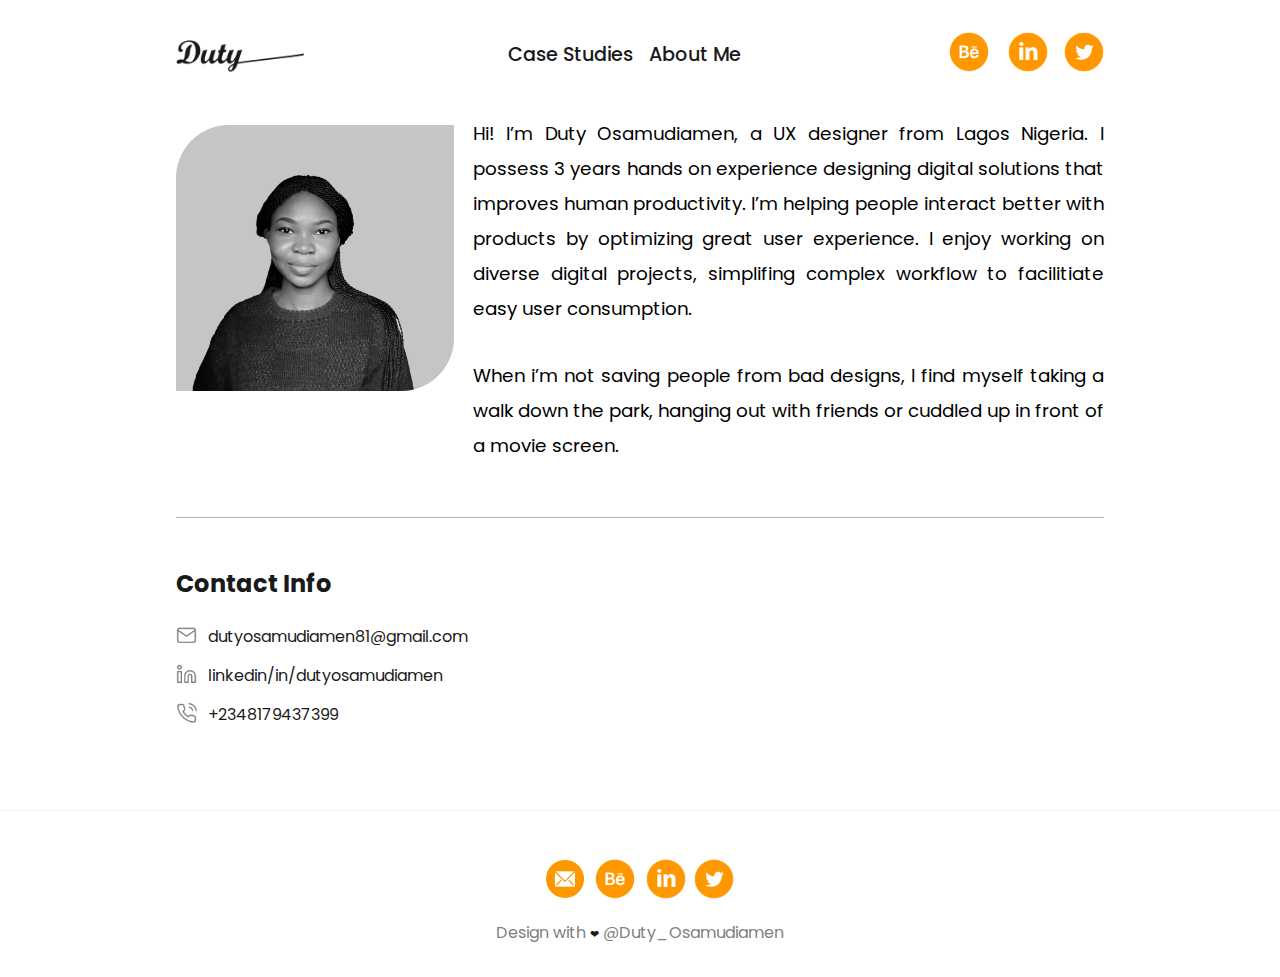
==== about page/about.html @ b8ebcf0e "updates made" ====
<!DOCTYPE html>
<html lang="en">

<head>
    <meta charset="UTF-8">
    <meta http-equiv="X-UA-Compatible" content="IE=edge">
    <meta name="viewport" content="width=device-width, initial-scale=1.0">
    <title>Document</title>

    <link rel="stylesheet" href="../style.css">
    <link rel="stylesheet" href="about.css">
    <link rel="stylesheet" href="../scrollbar-mediaQuries.css">

    <script src="../main.js" defer></script>
</head>

<body>
    <!-- NAVIGATION SECTION -->
    <nav>
        <div class="container">
            <div class="content d-flex justify-content-btw">
                <div class="logo">
                    <a href="/">
                        <img src="../assets/Logo.png" class="img-fluid" alt="Duty">
                    </a>
                </div>
                <div class="nav-link">
                    <ul class="d-flex">
                        <li>
                            <a href="/caseStudy page/caseStudy.html">Case Studies</a>
                        </li>
                        <li class="m-l">
                            <a href="/about page/about.html">About Me</a>
                        </li>
                    </ul>
                </div>
                <div class="social-links d-flex">
                    <a href="#" target="_blank" rel="noopener">
                        <img src="../assets/behance.png" class="img-fluid" alt="Behance">
                    </a>
                    <a href="https://www.linkedin.com/in/duty-osamudiamen-147425158/" class="m-l" target="_blank"
                        rel="noopener">
                        <img src="../assets/linkedin-icon.png" class="img-fluid" alt="LinkedIn">
                    </a>
                    <a href="#" class="m-l" target="_blank" rel="noopener">
                        <img src="../assets/twiiter.png" class="img-fluid" alt="Twiiter">
                    </a>
                </div>
            </div>
        </div>
    </nav>

    <!-- ABOUT PAGE -->
    <section class="about-sect">
        <div class="container d-flex justify-content-btw">
            <div class="boxs">
                <div class="img-duty">
                    <img src="../assets/duty-osas.png" class="img-fluid" alt="" s>
                </div>
            </div>
            <div class="boxs">
                <p>
                    Hi! I’m Duty Osamudiamen, a UX designer from Lagos Nigeria. I possess 3 years hands on experience
                    designing digital
                    solutions that improves human productivity. I’m helping people interact better with products by
                    optimizing great user
                    experience. I enjoy working on diverse digital projects, simplifing complex workflow to facilitiate
                    easy user
                    consumption.
                </p>
                <p>
                    When i’m not saving people from bad designs, I find myself taking a walk down the park, hanging out
                    with friends or
                    cuddled up in front of a movie screen.
                </p>
            </div>
        </div>
    </section>

    <section class="contact-info">
        <div class="container">
            <span class="span-line"></span>
            <p class="heading">
                Contact Info
            </p>

            <div class="info m-b">
                <a href="mailto:dutyosamudiamen81@gmail.com" class="d-flex">
                    <span><img src="../assets/active.png" class="img-fluid" alt=""></span>
                    <span>
                        dutyosamudiamen81@gmail.com
                    </span>
                </a>
            </div>
            <div class="info m-b">
                <a href="https://www.linkedin.com/in/duty-osamudiamen-147425158/" class="d-flex" target="_blank"
                    rel="noopener">
                    <span><img src="../assets/linkedin.png" class="img-fluid" alt=""></span>
                    <span>
                        linkedin/in/dutyosamudiamen
                        </p>
                </a>
            </div>
            <div class="info">
                <a href="tel:+2348179437399" class="d-flex">
                    <span><img src="../assets/phone-call.png" class="img-fluid" alt=""></span>
                    <span>
                        +2348179437399
                    </span>
                </a>
            </div>
        </div>
    </section>

    <!-- FOOTER SECTION -->
    <footer>
        <div class="container">
            <div class="social-links d-flex justify-content-center">
                <a href="#" target="_blank" rel="noopener">
                    <img src="../assets/Email.png" class="img-fluid" alt="Email_Me">
                </a>
                <a href="#" class="m-l" target="_blank" rel="noopener">
                    <img src="../assets/behance.png" class="img-fluid" alt="Behance">
                </a>
                <a href="https://www.linkedin.com/in/duty-osamudiamen-147425158/" class="m-l" target="_blank"
                    rel="noopener">
                    <img src="../assets/linkedin-icon.png" class="img-fluid" alt="LinkedIn">
                </a>
                <a href="#" class="m-l" target="_blank" rel="noopener">
                    <img src="../assets/twiiter.png" class="img-fluid" alt="Twiiter">
                </a>
            </div>
            <p>
                Design with <span>&#10084;</span> @Duty_Osamudiamen
            </p>
        </div>
    </footer>
</body>

</html>
---- style.css ----
@import url('https://fonts.googleapis.com/css2?family=Open+Sans:wght@400;500;600;700&family=Poppins:wght@400;500;600;700&display=swap');

* {
	margin: 0;
	padding: 0;
	box-sizing: border-box;
	font-family: 'Open Sans', sans-serif;
	font-family: 'Poppins', sans-serif;
}


/* COLORS */
:root {
	--black: #1a1a1a;
	--orange: #ffad33;
	--yellow-orange: #ffd699;
	--yellow-orange-border: #ff9800;
	--grey: #808080;
	--white: #ffffff;
}

/* .container {
	--bs-gutter-x: 1.5rem;
	--bs-gutter-y: 0;
	width: 100%;
	padding-right: calc(var(--bs-gutter-x) * 0.5);
	padding-left: calc(var(--bs-gutter-x) * 0.5);
	margin-right: auto;
	margin-left: auto;
} */

.container {
	width: 960px;
	margin-right: auto;
	margin-left: auto;
	padding-left: 1rem;
	padding-right: 1rem;
}

.img-fluid {
	width: 100%;
	height: auto;
}

.m-l {
	margin-left: 1rem;
}

.d-flex {
	display: flex;
}

.justify-content-btw {
	justify-content: space-between;
}

.justify-content-center {
	justify-content: center;
}

.align-item-center {
	align-items: center;
}

a {
	text-decoration: none;
}

li {
	list-style-type: none;
}

.box {
    width: 49%;
    border-radius: 1.2rem;
}

.b-shadow {
	box-shadow: 0 4px 4px 0 rgba(194, 186, 186, 0.2),
		0 10px 20px 0 rgba(194, 186, 186, 0.2);
}

/* NAVIGATION BAR */
nav {
	position: -webkit-sticky;
	position: sticky;
	top: 0;
	background: var(--white);
}

nav .content {
	padding-top: 2.5rem;
	padding-bottom: 1.5rem;
}
nav .logo {
	width: 8rem;
}

nav .nav-link ul li a {
	display: block;
	color: var(--black);
	font-size: 1.2rem;
    font-weight: 500;
}

nav .social-links a {
	width: 2.5rem;
	transform: translateY(-0.5rem);
}

nav .social-links a:first-of-type {
	width: 2.9rem;
	transform: translateY(-0.7rem);
}

/* WELCOME SECTION */
.wel-sect {
	text-align: center;
	font-size: 2.5rem;
	font-weight: 600;
	padding-top: 2rem;
}

.wel-sect .welcome-box {
	height: 25rem;
	background: url(assets/giphy.webp);
	background-size: cover;
	background-position: center;
	border-radius: 1.2rem;
	margin-top: 2rem;
	padding-top: 2rem;
}

.wel-sect .welcome-box p:first-of-type {
	color: var(--orange);
}

.wel-sect .welcome-box p:last-of-type {
	color: var(--white);
	margin-top: 2rem;
	font-size: 2rem;
}

/* FEATURED CASE STUDIES */
.feat-csdy {
    margin-top: 5rem;
    padding-top: 3rem;
    color: var(--black);
}

.feat-csdy .box:first-of-type p {
    font-weight: 600;
}

.feat-csdy .box:first-of-type p span {
    display: block;
}

.feat-csdy .box:first-of-type p span:first-of-type {
    font-size: 3rem;
}

.feat-csdy .box:first-of-type p span:last-of-type {
    font-size: 3.5rem;
}

.feat-csdy .box:last-of-type div:first-of-type img {
    display: block;
}

.feat-csdy .box:last-of-type div:last-of-type {
    padding: 1rem 1.5rem 1.5rem;
    border-radius: 1.2rem;
    border-top-left-radius: 0;
    border-top-right-radius: 0;
    box-shadow: 0px 3px 4px rgba(218, 218, 218, 0.5);
}

.feat-csdy .box:last-of-type div:last-of-type p {
    font-weight: 500;
    line-height: 1.5;
}

.feat-csdy .box:last-of-type div:last-of-type button {
    font-weight: 600;
    font-size: 1rem;
    border: 1px solid var(--orange);
    border-radius: 3rem;
    color: var(--orange);
    background: var(--yellow-orange);
    padding: .8rem 2rem;
    margin-top: 1.5rem;
    cursor: pointer;
}

/* COMING SOON SECTION */
.coming-soon-sect {
    margin-top: 4rem;
}

.coming-soon-sect .box {
    text-align: center;
    padding-top: 12rem;
    padding-bottom: 12rem;
    background: var(--yellow-orange);
    color: var(--black);
    font-size: 1.5rem;
    font-weight: 600;
}

/* FOOTER SECTION */
footer {
    border-top: 1px solid #F2F2F2;
    margin-top: 5rem;
    padding-top: 3rem;
    padding-bottom: 2rem;
    text-align: center;
    color: var(--grey)
}

footer .social-links a {
    display: block;
	width: 2.5rem;
}
footer .social-links a:first-of-type {
	width: 2.3982rem;
    transform: translateY(0.06rem);
}

footer .social-links a:nth-of-type(2) {
	width: 2.88rem;
    transform: translateY(-0.2rem);
}

footer .m-l {
    margin-left: .5rem;
}

footer p {
    margin-top: .5rem;
}

footer p span {
    color: var(--black);
    font-size: .7rem                                                ;
}
---- about page/about.css ----
/* .about-sect {
    padding-top: 4rem;
} */

.about-sect .boxs {
	height: 25rem;
	/* outline: 1px solid red; */
}

.about-sect .boxs:first-of-type {
	width: 30%;
	padding-top: 0.5rem;
}

.about-sect .boxs:last-of-type {
	width: 68%;
}

/* .about-sect .boxs .img-duty {
    height: 75%;
} */

.about-sect .boxs .img-duty img {
	display: block;
	height: 100%;
}

.about-sect .boxs:last-of-type p {
	line-height: 1.9;
	font-size: 1.15rem;
	text-align: justify;
}

.about-sect .boxs:last-of-type p:last-of-type {
	margin-top: 2rem;
}

/* CONTACT INFO */
.contact-info .span-line {
	display: block;
	border-top: 1px solid #b3b3b3;
	margin-bottom: 3rem;
}

.contact-info .heading {
	font-size: 1.5rem;
	font-weight: 700;
	margin-bottom: 1.4rem;
	color: var(--black);
}

.m-b {
	margin-bottom: 0.7rem;
}

.contact-info .info span:first-of-type {
	width: 1.3rem;
	margin-right: 0.7rem;
	transform: translateY(0.05rem);
}

.contact-info .info a {
	color: var(--black);
}
---- scrollbar-mediaQuries.css ----
/* SCROLLBAR STYLING */
html::-webkit-scrollbar {
	width: 0.4rem;
}

html::-webkit-scrollbar-track {
	background: transparent;
}

html::-webkit-scrollbar-thumb {
	background: var(--grey);
	border-radius: 5rem;
}

/* html {
	overflow-y: scroll;
	scrollbar-width: 0.4rem;
	scrollbar-color: var(--grey);
} */

/* MEDIA QUERIES */
/* @media (min-width: 1200px) {
	.container {
		max-width: 1940px;
	}
}

@media (min-width: 992px) {
	.container {
		max-width: 960px;
	}
}

@media (min-width: 768px) {
	.container {
		max-width: 720px;
	}
} */
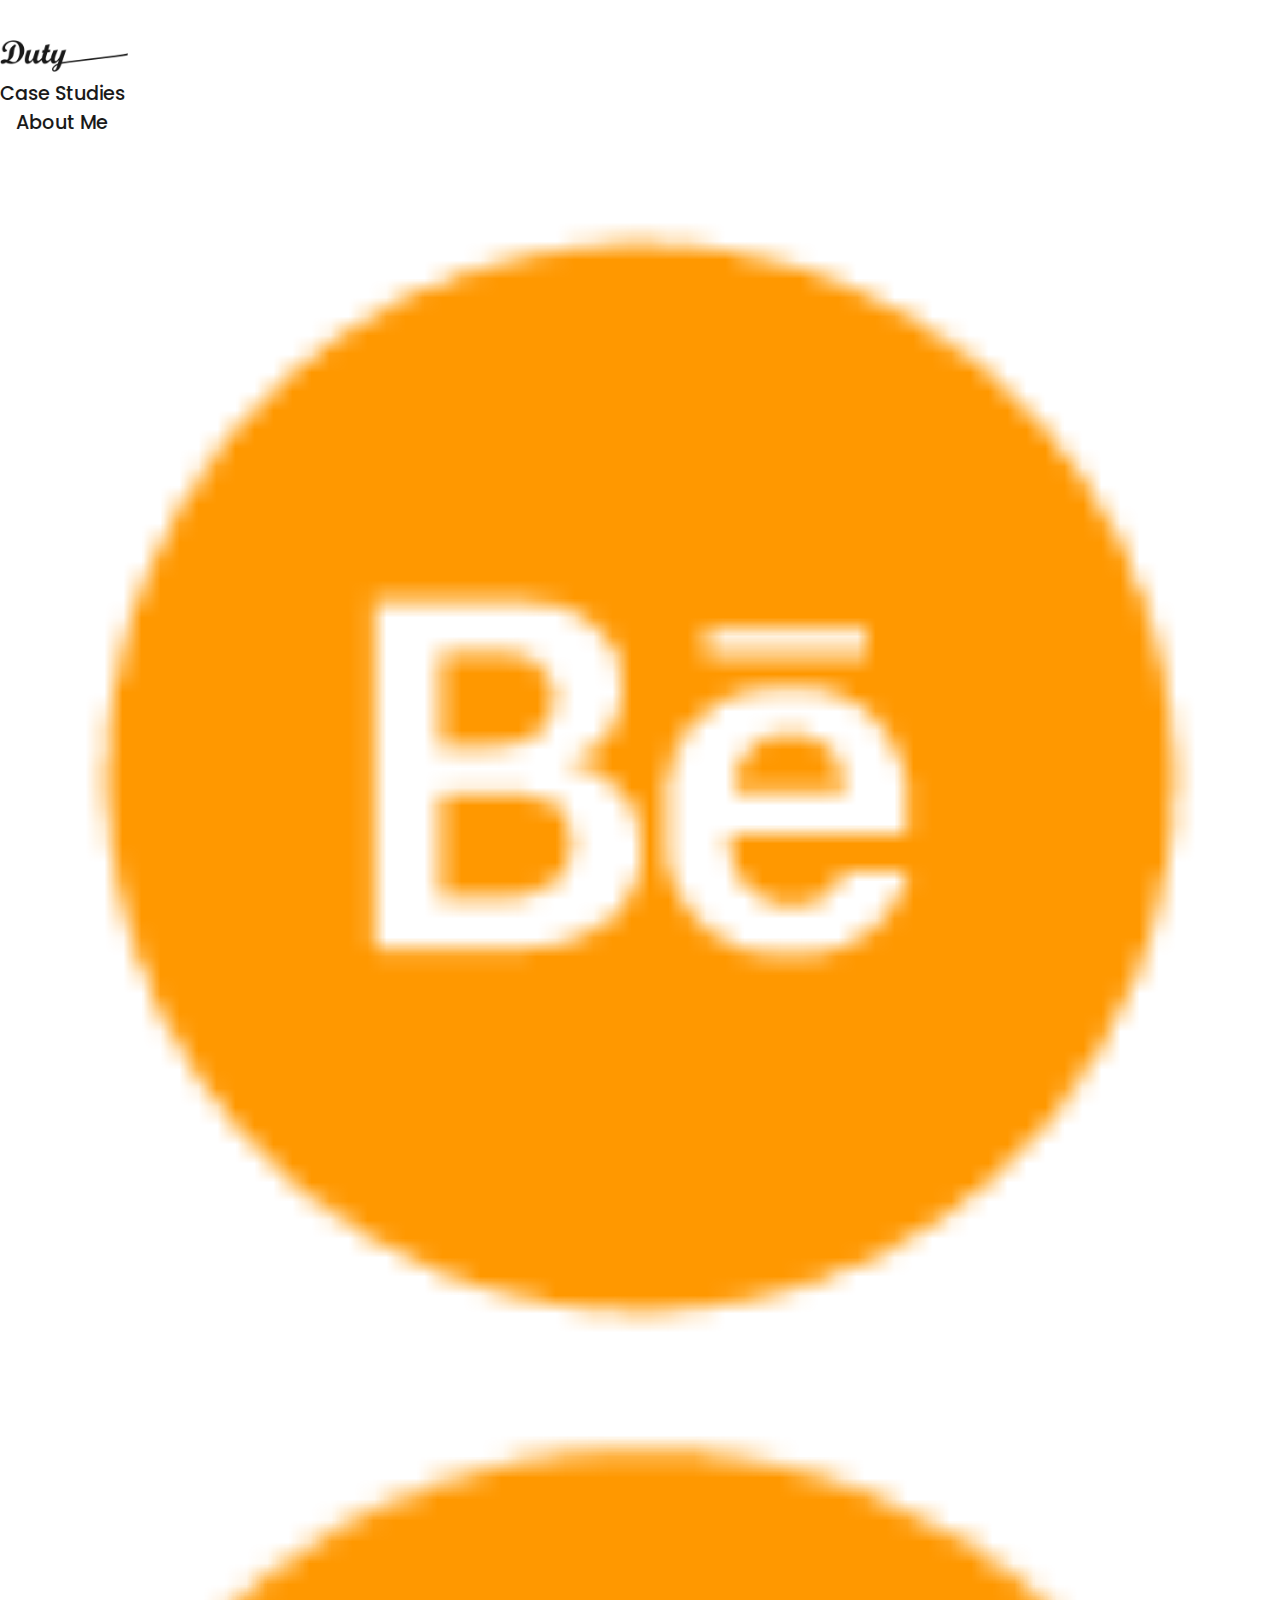
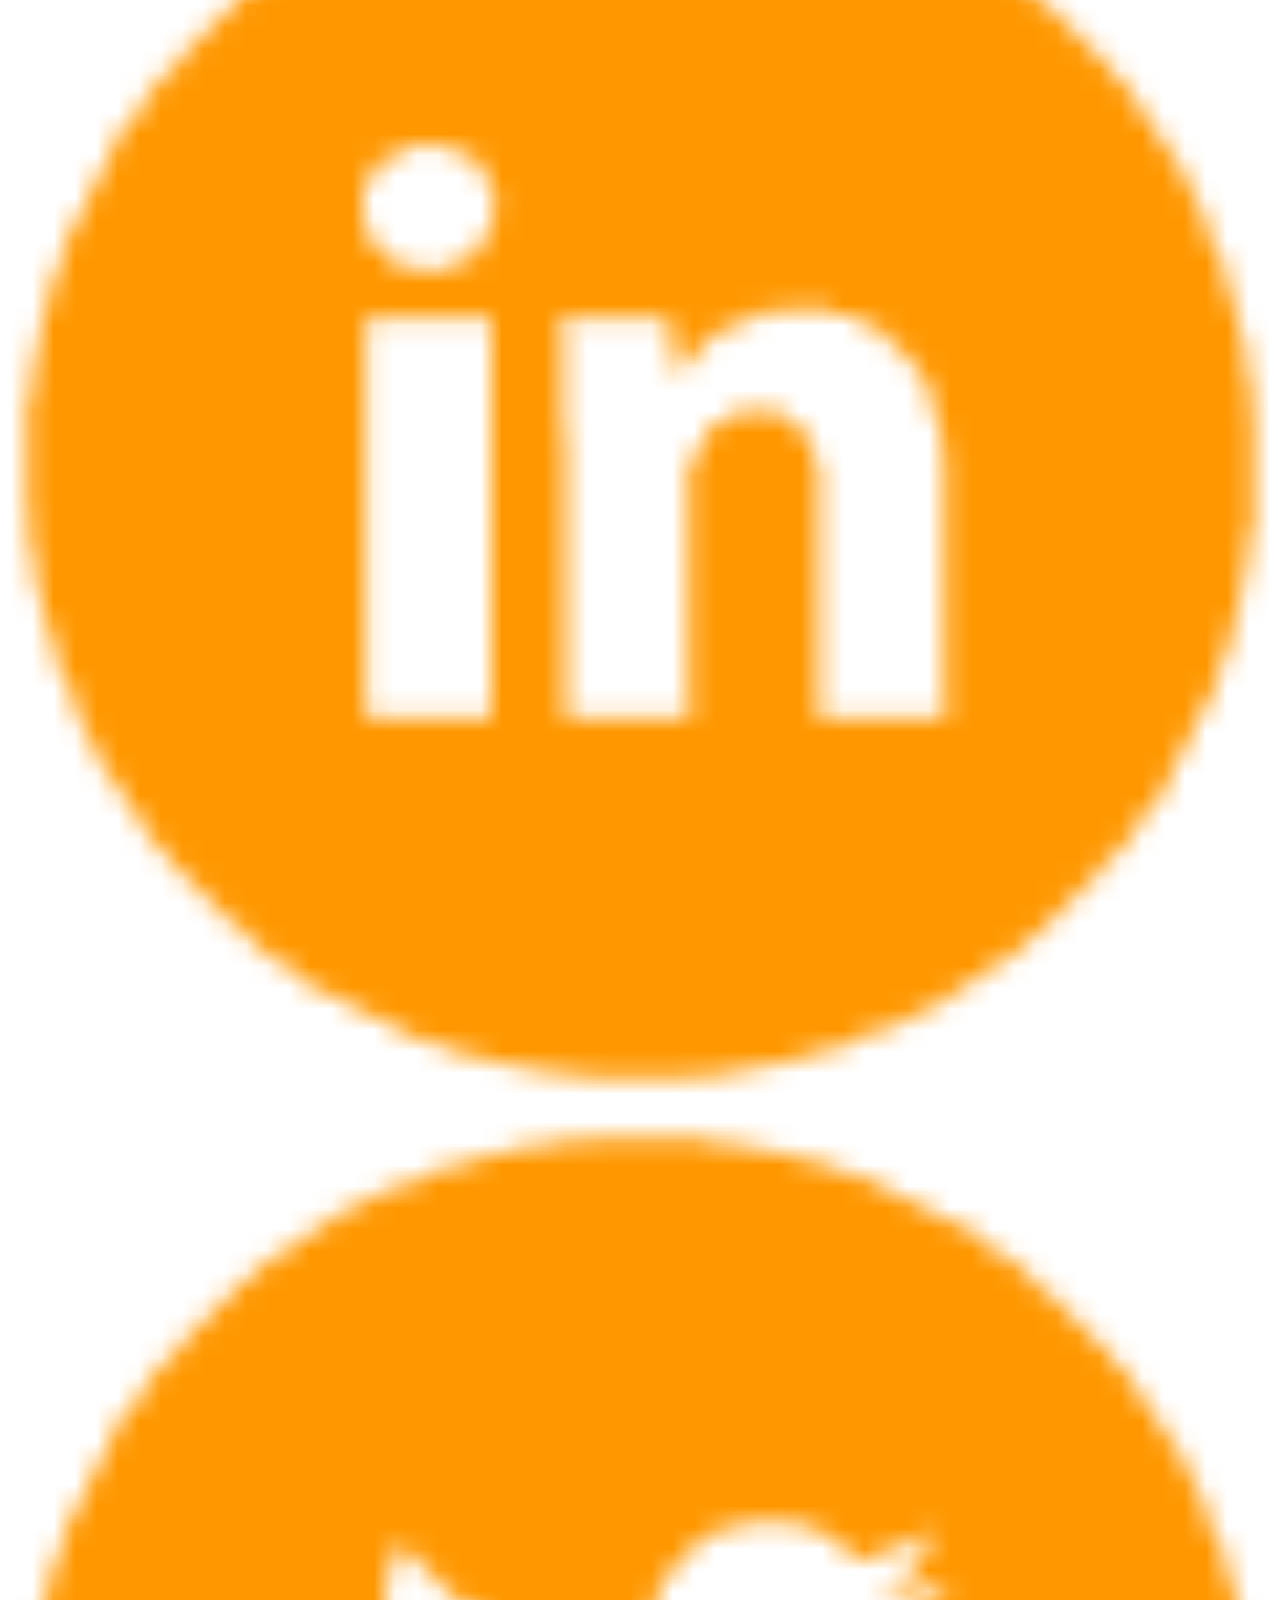
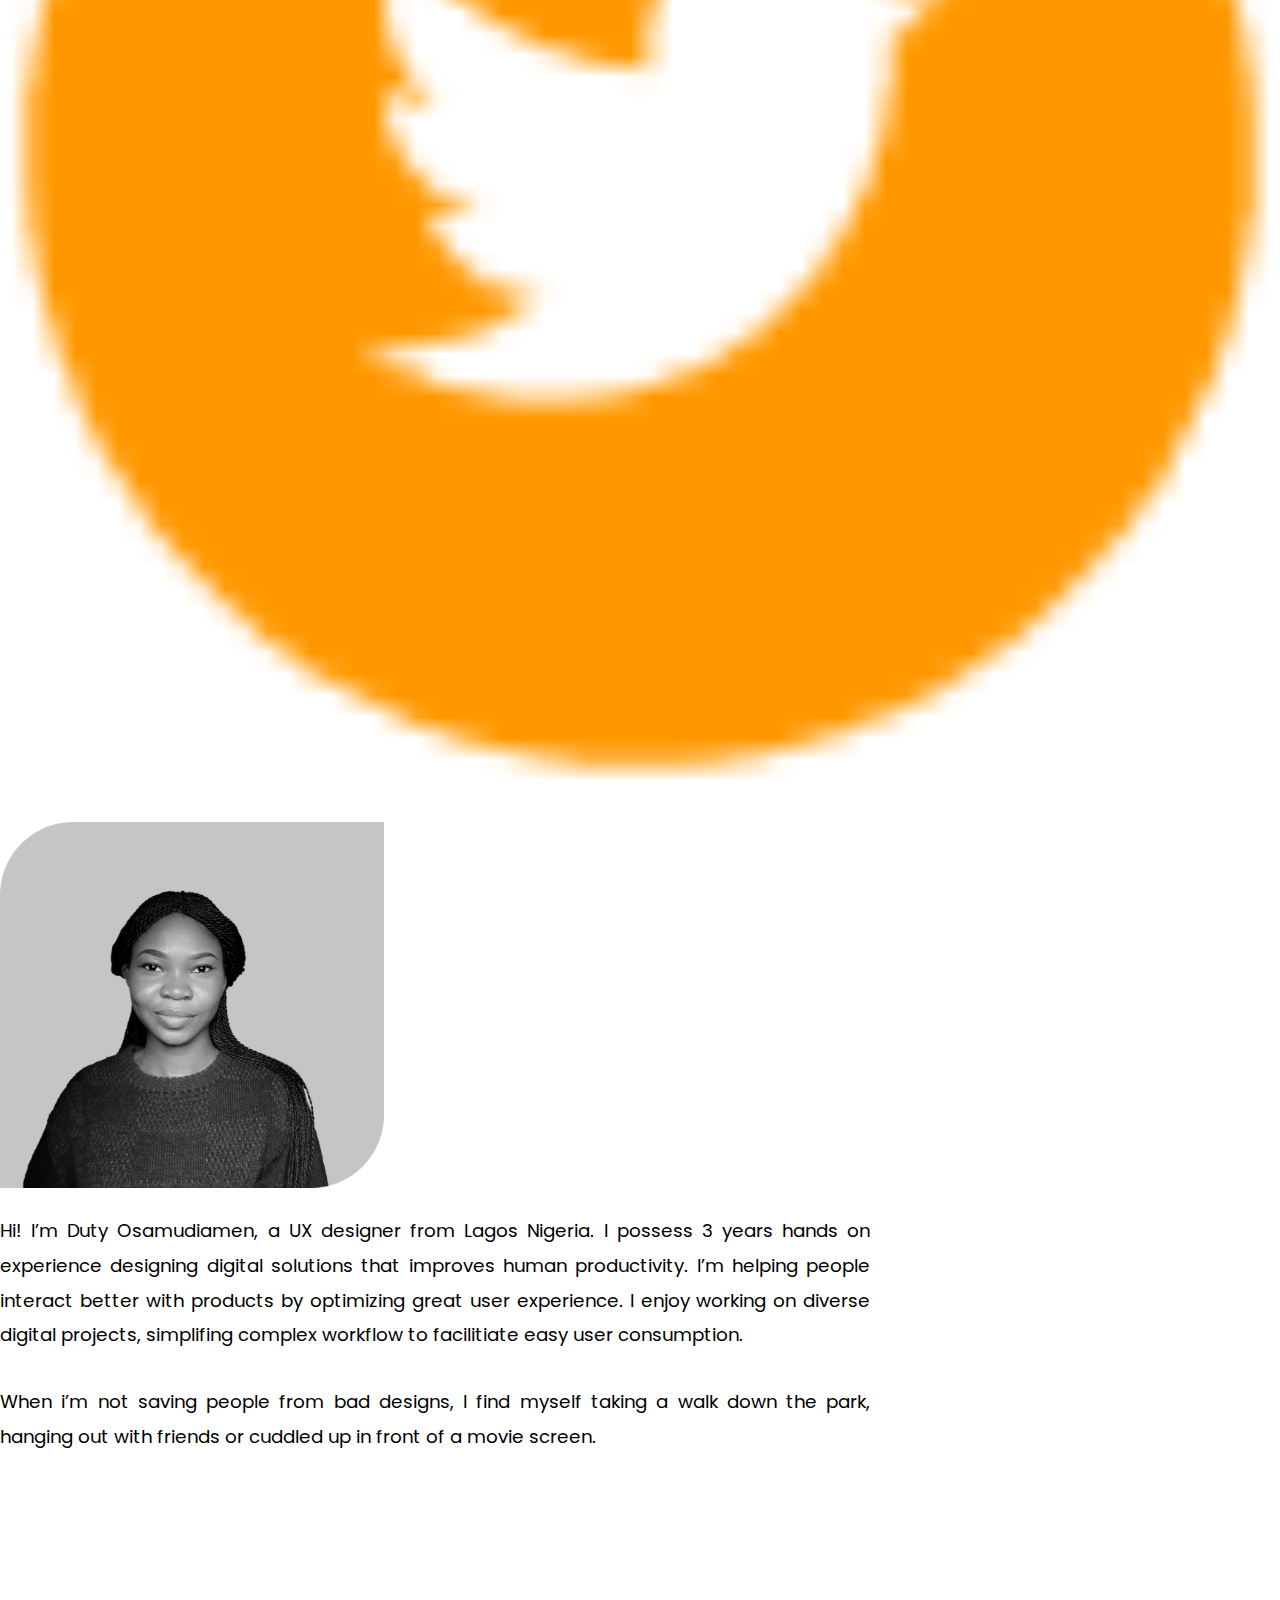
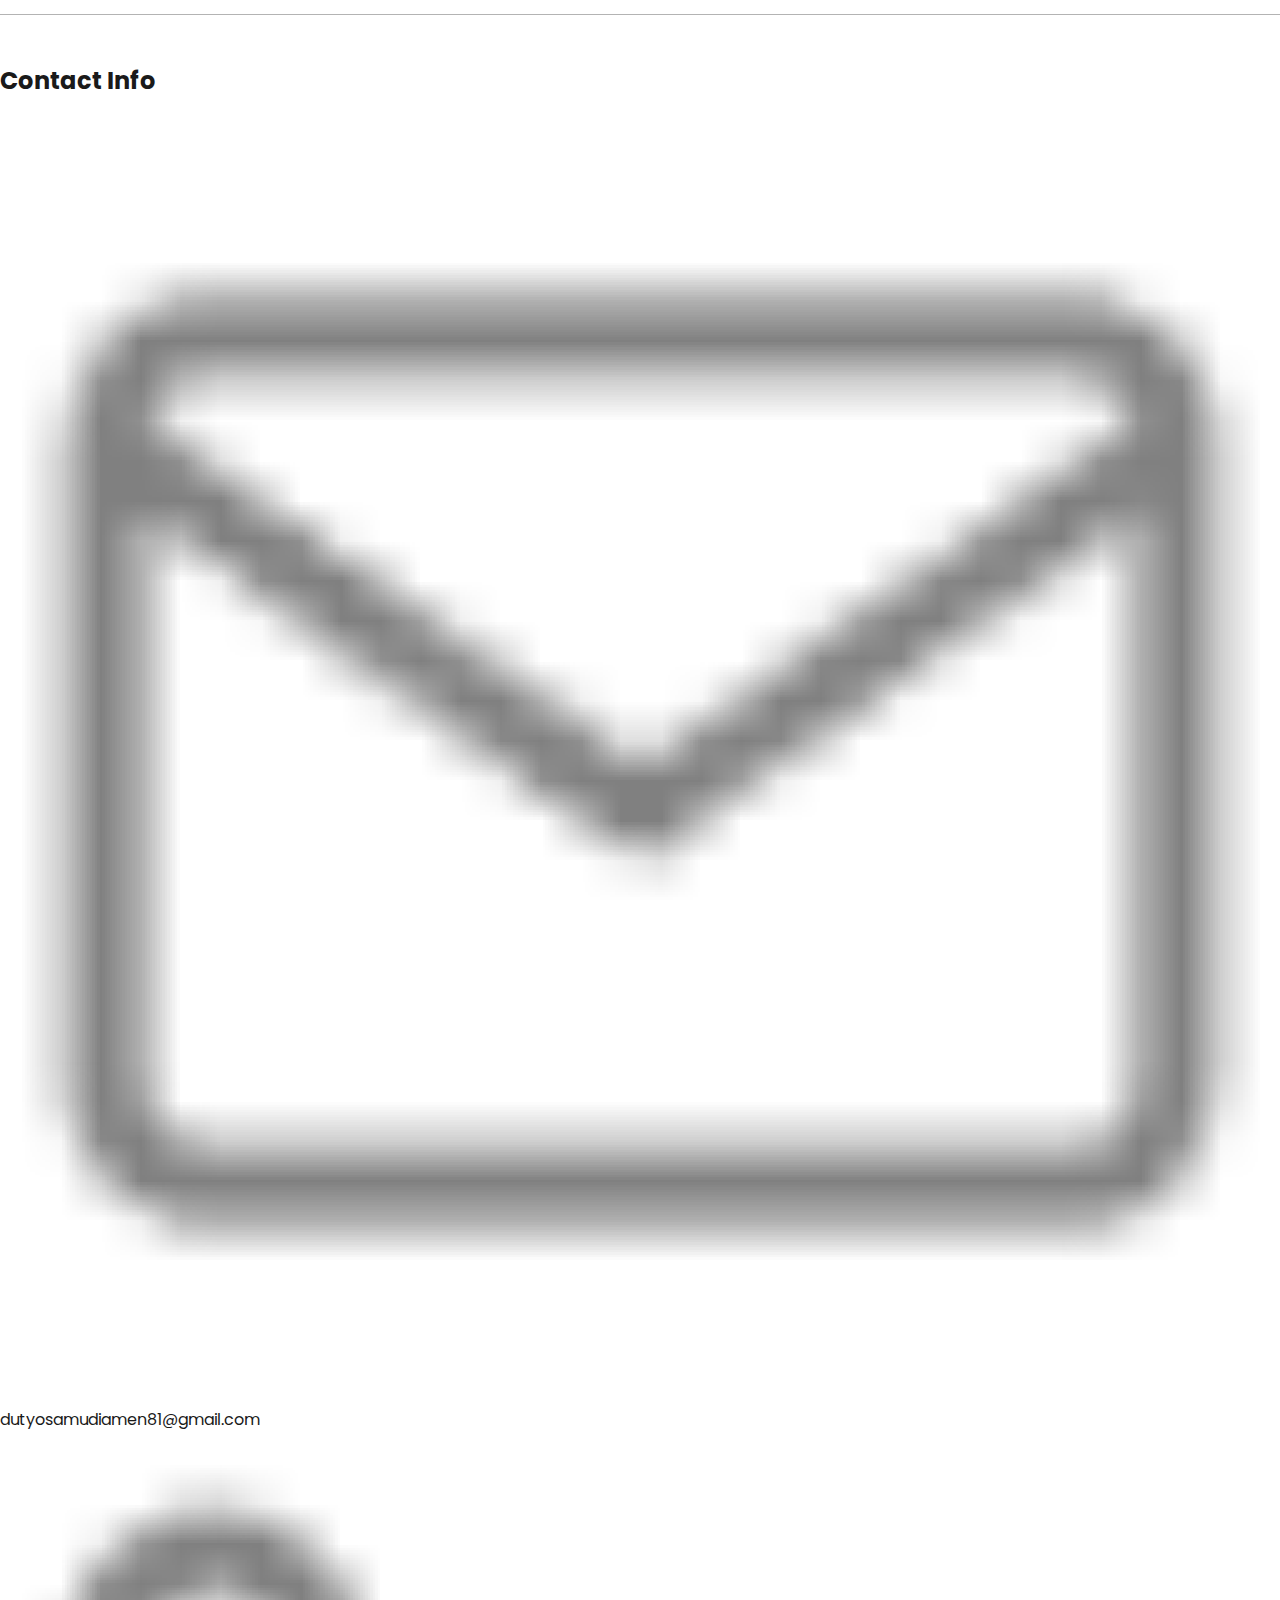
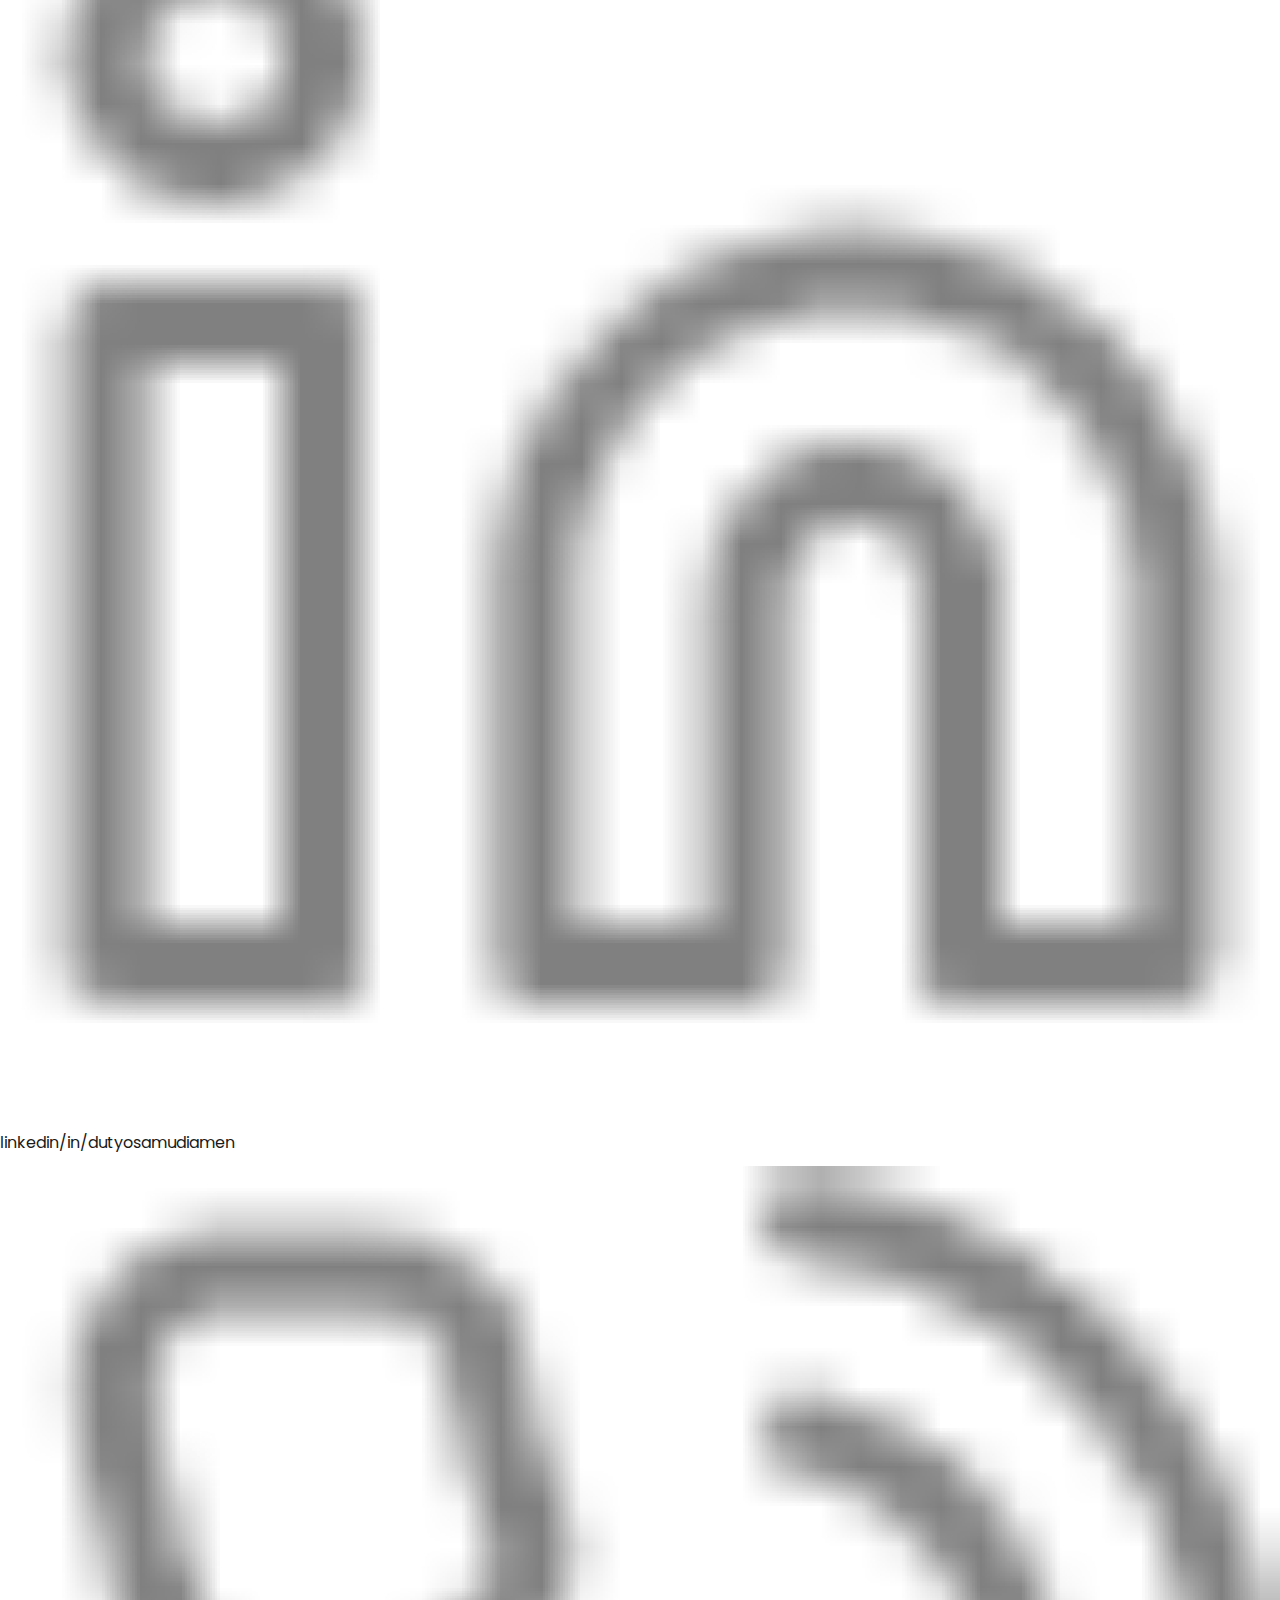
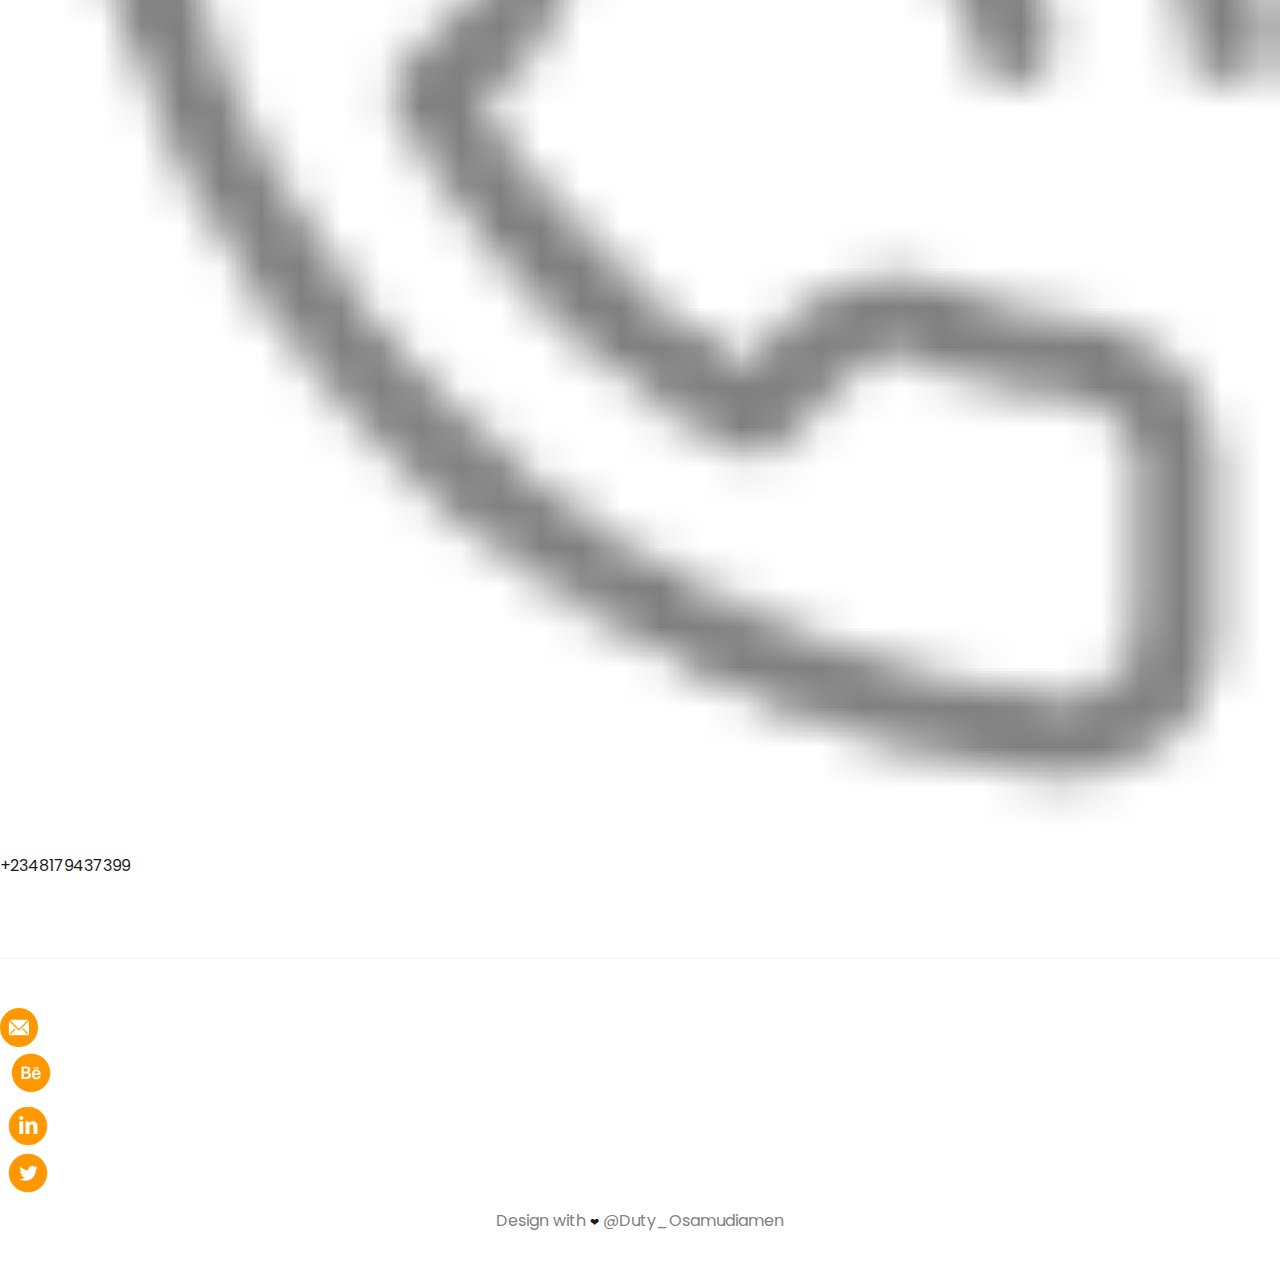
==== commit 991bde00: "made few adjustment" ====
--- a/about page/about.html
+++ b/about page/about.html
@@ -6,6 +6,13 @@
     <meta http-equiv="X-UA-Compatible" content="IE=edge">
     <meta name="viewport" content="width=device-width, initial-scale=1.0">
     <title>Document</title>
+
+    <!-- BOOTSTRAP STYLES & JS -->
+    <link href="https://cdn.jsdelivr.net/npm/bootstrap@5.2.1/dist/css/bootstrap.min.css" rel="stylesheet"
+        integrity="sha384-iYQeCzEYFbKjA/T2uDLTpkwGzCiq6soy8tYaI1GyVh/UjpbCx/TYkiZhlZB6+fzT" crossorigin="anonymous">
+    <script src="https://cdn.jsdelivr.net/npm/bootstrap@5.2.1/dist/js/bootstrap.bundle.min.js"
+        integrity="sha384-u1OknCvxWvY5kfmNBILK2hRnQC3Pr17a+RTT6rIHI7NnikvbZlHgTPOOmMi466C8" crossorigin="anonymous"
+        defer></script>
 
     <link rel="stylesheet" href="../style.css">
     <link rel="stylesheet" href="about.css">
@@ -18,7 +25,7 @@
     <!-- NAVIGATION SECTION -->
     <nav>
         <div class="container">
-            <div class="content d-flex justify-content-btw">
+            <div class="content d-flex justify-content-between">
                 <div class="logo">
                     <a href="/">
                         <img src="../assets/Logo.png" class="img-fluid" alt="Duty">
@@ -27,7 +34,7 @@
                 <div class="nav-link">
                     <ul class="d-flex">
                         <li>
-                            <a href="/caseStudy page/caseStudy.html">Case Studies</a>
+                            <a href="/case study/casestudy.html">Case Studies</a>
                         </li>
                         <li class="m-l">
                             <a href="/about page/about.html">About Me</a>
@@ -52,7 +59,7 @@
 
     <!-- ABOUT PAGE -->
     <section class="about-sect">
-        <div class="container d-flex justify-content-btw">
+        <div class="container d-flex justify-content-between">
             <div class="boxs">
                 <div class="img-duty">
                     <img src="../assets/duty-osas.png" class="img-fluid" alt="" s>
--- a/style.css
+++ b/style.css
@@ -19,24 +19,6 @@
 	--white: #ffffff;
 }
 
-/* .container {
-	--bs-gutter-x: 1.5rem;
-	--bs-gutter-y: 0;
-	width: 100%;
-	padding-right: calc(var(--bs-gutter-x) * 0.5);
-	padding-left: calc(var(--bs-gutter-x) * 0.5);
-	margin-right: auto;
-	margin-left: auto;
-} */
-
-.container {
-	width: 960px;
-	margin-right: auto;
-	margin-left: auto;
-	padding-left: 1rem;
-	padding-right: 1rem;
-}
-
 .img-fluid {
 	width: 100%;
 	height: auto;
@@ -46,18 +28,6 @@
 	margin-left: 1rem;
 }
 
-.d-flex {
-	display: flex;
-}
-
-.justify-content-btw {
-	justify-content: space-between;
-}
-
-.justify-content-center {
-	justify-content: center;
-}
-
 .align-item-center {
 	align-items: center;
 }
@@ -76,8 +46,10 @@
 }
 
 .b-shadow {
-	box-shadow: 0 4px 4px 0 rgba(194, 186, 186, 0.2),
-		0 10px 20px 0 rgba(194, 186, 186, 0.2);
+	/* box-shadow: 0 4px 4px 0 rgba(194, 186, 186, 0.2),
+		0 10px 20px 0 rgba(194, 186, 186, 0.2); */
+
+	box-shadow: 0px 3px 4px rgba(218, 218, 218, 0.5);
 }
 
 /* NAVIGATION BAR */
@@ -90,7 +62,7 @@
 
 nav .content {
 	padding-top: 2.5rem;
-	padding-bottom: 1.5rem;
+	padding-bottom: 1rem;
 }
 nav .logo {
 	width: 8rem;
@@ -241,6 +213,6 @@
 }
 
 footer p span {
-    color: var(--black);
+    color: var(--black) !important;
     font-size: .7rem                                                ;
 }--- a/scrollbar-mediaQuries.css
+++ b/scrollbar-mediaQuries.css
@@ -18,21 +18,15 @@
 	scrollbar-color: var(--grey);
 } */
 
-/* MEDIA QUERIES */
-/* @media (min-width: 1200px) {
-	.container {
-		max-width: 1940px;
+/* MEDIA QUERIES */ 
+@media (max-width: 991px) {
+	html {
+		font-size: 80%;
 	}
 }
 
-@media (min-width: 992px) {
-	.container {
-		max-width: 960px;
+@media (max-width: 442px) {
+	html {
+		font-size: 60%;
 	}
 }
-
-@media (min-width: 768px) {
-	.container {
-		max-width: 720px;
-	}
-} */
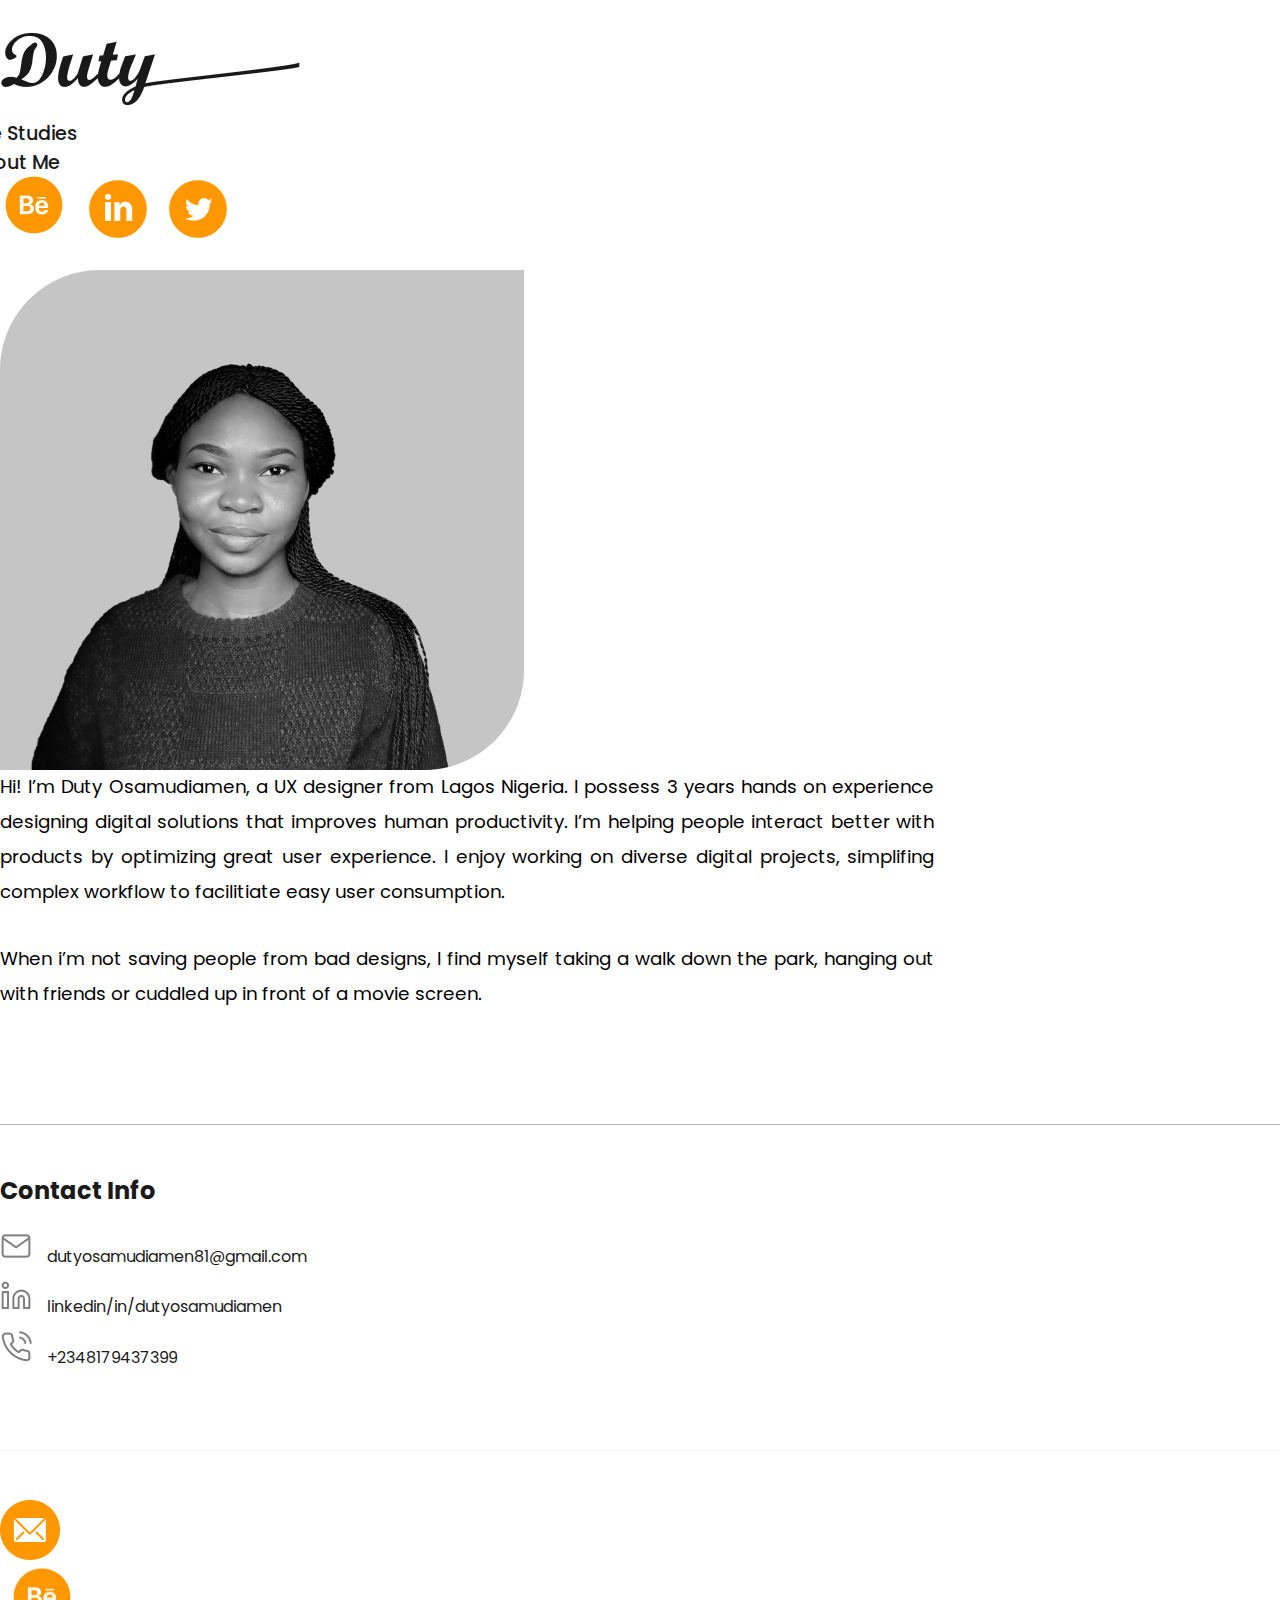
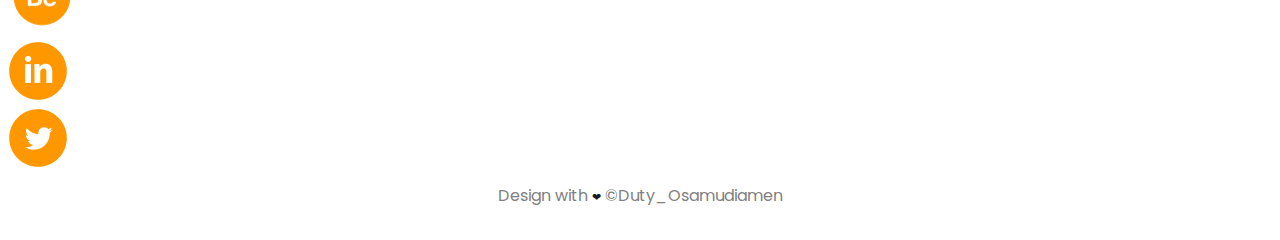
==== commit 3a3fc2b6: "added responsiveness" ====
--- a/about page/about.html
+++ b/about page/about.html
@@ -23,15 +23,16 @@
 
 <body>
     <!-- NAVIGATION SECTION -->
-    <nav>
-        <div class="container">
+    <nav class="navbar position-sticky top-0">
+        <div class="container position-relative">
             <div class="content d-flex justify-content-between">
                 <div class="logo">
                     <a href="/">
                         <img src="../assets/Logo.png" class="img-fluid" alt="Duty">
                     </a>
                 </div>
-                <div class="nav-link">
+    
+                <div class="link">
                     <ul class="d-flex">
                         <li>
                             <a href="/case study/casestudy.html">Case Studies</a>
@@ -41,7 +42,10 @@
                         </li>
                     </ul>
                 </div>
-                <div class="social-links d-flex">
+    
+                <span class="my-hamburger position-absolute" onclick="showNav('show')"></span>
+    
+                <div class="social-links d-flex position-absolute">
                     <a href="#" target="_blank" rel="noopener">
                         <img src="../assets/behance.png" class="img-fluid" alt="Behance">
                     </a>
@@ -56,13 +60,30 @@
             </div>
         </div>
     </nav>
+    <div class="shownav position-absolute top-0">
+        <div class="container">
+            <div class="d-flex justify-content-end">
+                <span class="close-hamburger d-block position-relative" onclick="showNav('close')"></span>
+            </div>
+            <div>
+                <ul class="text-center">
+                    <li>
+                        <a href="/case study/casestudy.html">Case Studies</a>
+                    </li>
+                    <li>
+                        <a href="/about page/about.html">About Me</a>
+                    </li>
+                </ul>
+            </div>
+        </div>
+    </div>
 
     <!-- ABOUT PAGE -->
     <section class="about-sect">
         <div class="container d-flex justify-content-between">
             <div class="boxs">
                 <div class="img-duty">
-                    <img src="../assets/duty-osas.png" class="img-fluid" alt="" s>
+                    <img src="../assets/duty-osas.png" class="img-fluid" alt="">
                 </div>
             </div>
             <div class="boxs">
@@ -138,7 +159,7 @@
                 </a>
             </div>
             <p>
-                Design with <span>&#10084;</span> @Duty_Osamudiamen
+                Design with <span>&#10084;</span> &copy;Duty_Osamudiamen
             </p>
         </div>
     </footer>
--- a/style.css
+++ b/style.css
@@ -8,6 +8,9 @@
 	font-family: 'Poppins', sans-serif;
 }
 
+p {
+	margin: 0;
+}
 
 /* COLORS */
 :root {
@@ -19,11 +22,6 @@
 	--white: #ffffff;
 }
 
-.img-fluid {
-	width: 100%;
-	height: auto;
-}
-
 .m-l {
 	margin-left: 1rem;
 }
@@ -41,8 +39,8 @@
 }
 
 .box {
-    width: 49%;
-    border-radius: 1.2rem;
+	width: 49%;
+	border-radius: 1.2rem;
 }
 
 .b-shadow {
@@ -54,35 +52,116 @@
 
 /* NAVIGATION BAR */
 nav {
-	position: -webkit-sticky;
-	position: sticky;
-	top: 0;
 	background: var(--white);
 }
 
 nav .content {
-	padding-top: 2.5rem;
+	padding-top: 2rem;
 	padding-bottom: 1rem;
-}
+	width: 65%;
+}
+
 nav .logo {
-	width: 8rem;
-}
-
-nav .nav-link ul li a {
+	width: 10rem;
+}
+
+nav .link {
+	transform: translateX(-5rem) translateY(0.37rem);
+}
+
+nav .link ul li a {
 	display: block;
 	color: var(--black);
 	font-size: 1.2rem;
-    font-weight: 500;
+	font-weight: 500;
+}
+
+nav .social-links {
+	right: 0.7rem;
 }
 
 nav .social-links a {
 	width: 2.5rem;
-	transform: translateY(-0.5rem);
+	/* transform: translateY(-0.5rem); */
 }
 
 nav .social-links a:first-of-type {
 	width: 2.9rem;
-	transform: translateY(-0.7rem);
+	transform: translateY(-0.2rem);
+}
+
+nav .content .my-hamburger {
+	display: none;
+	/* transform: translatey(.8rem); */
+	margin-top: 0.8rem;
+	cursor: pointer;
+}
+
+nav .content .my-hamburger,
+nav .content .my-hamburger::before,
+nav .content .my-hamburger::after {
+	width: 2.4rem;
+	height: 0.33rem;
+	background: var(--black);
+
+	/* transition: transform 280ms ease-in-out, opacity 180ms; */
+}
+
+nav .content .my-hamburger::before,
+nav .content .my-hamburger::after {
+	content: '';
+	position: absolute;
+	left: 0;
+}
+
+nav .content .my-hamburger::before {
+	bottom: 0.65rem;
+}
+
+nav .content .my-hamburger::after {
+	top: 0.65rem;
+}
+
+.shownav {
+	display: none;
+	background: var(--white);
+	width: 100%;
+	height: 100%;
+	z-index: 100000;
+}
+
+.shownav.show {
+	display: block;
+	padding-top: 3rem;
+}
+
+.shownav.show .container div:first-of-type {
+	margin-bottom: 5rem;
+}
+
+.shownav ul li a {
+	font-size: 1.7rem;
+	font-weight: 600;
+	line-height: 3;
+	color: var(--black);
+}
+
+.shownav .close-hamburger,
+.shownav .close-hamburger::after {
+	width: 2.7rem;
+	height: 0.33rem;
+	background: var(--grey);
+}
+
+.shownav .close-hamburger {
+	transform: rotateZ(45deg);
+}
+
+.shownav .close-hamburger::after {
+	content: '';
+	position: absolute;
+	left: 0;
+	transform: rotateZ(90deg);
 }
 
 /* WELCOME SECTION */
@@ -115,104 +194,105 @@
 
 /* FEATURED CASE STUDIES */
 .feat-csdy {
-    margin-top: 5rem;
-    padding-top: 3rem;
-    color: var(--black);
+	margin-top: 5rem;
+	padding-top: 3rem;
+	color: var(--black);
 }
 
 .feat-csdy .box:first-of-type p {
-    font-weight: 600;
+	font-weight: 600;
 }
 
 .feat-csdy .box:first-of-type p span {
-    display: block;
+	display: block;
 }
 
 .feat-csdy .box:first-of-type p span:first-of-type {
-    font-size: 3rem;
+	font-size: 3rem;
 }
 
 .feat-csdy .box:first-of-type p span:last-of-type {
-    font-size: 3.5rem;
+	font-size: 3.5rem;
 }
 
 .feat-csdy .box:last-of-type div:first-of-type img {
-    display: block;
+	display: block;
 }
 
 .feat-csdy .box:last-of-type div:last-of-type {
-    padding: 1rem 1.5rem 1.5rem;
-    border-radius: 1.2rem;
-    border-top-left-radius: 0;
-    border-top-right-radius: 0;
-    box-shadow: 0px 3px 4px rgba(218, 218, 218, 0.5);
+	padding: 1rem 1.5rem 1.5rem;
+	border-radius: 1.2rem;
+	border-top-left-radius: 0;
+	border-top-right-radius: 0;
+	box-shadow: 0px 3px 4px rgba(218, 218, 218, 0.5);
 }
 
 .feat-csdy .box:last-of-type div:last-of-type p {
-    font-weight: 500;
-    line-height: 1.5;
+	font-weight: 500;
+	line-height: 1.5;
 }
 
 .feat-csdy .box:last-of-type div:last-of-type button {
-    font-weight: 600;
-    font-size: 1rem;
-    border: 1px solid var(--orange);
-    border-radius: 3rem;
-    color: var(--orange);
-    background: var(--yellow-orange);
-    padding: .8rem 2rem;
-    margin-top: 1.5rem;
-    cursor: pointer;
+	font-weight: 600;
+	font-size: 1rem;
+	border: 1px solid var(--orange);
+	border-radius: 3rem;
+	color: var(--orange);
+	background: var(--yellow-orange);
+	padding: 0.8rem 2rem;
+	margin-top: 1.5rem;
+	cursor: pointer;
 }
 
 /* COMING SOON SECTION */
 .coming-soon-sect {
-    margin-top: 4rem;
+	margin-top: 4rem;
 }
 
 .coming-soon-sect .box {
-    text-align: center;
-    padding-top: 12rem;
-    padding-bottom: 12rem;
-    background: var(--yellow-orange);
-    color: var(--black);
-    font-size: 1.5rem;
-    font-weight: 600;
+	height: 25rem;
+	background: var(--yellow-orange);
+	color: var(--black);
+	font-size: 1.5rem;
+	font-weight: 600;
+	display: flex;
+	align-items: center;
+	justify-content: center;
 }
 
 /* FOOTER SECTION */
 footer {
-    border-top: 1px solid #F2F2F2;
-    margin-top: 5rem;
-    padding-top: 3rem;
-    padding-bottom: 2rem;
-    text-align: center;
-    color: var(--grey)
+	border-top: 1px solid #f2f2f2;
+	margin-top: 5rem;
+	padding-top: 3rem;
+	padding-bottom: 2rem;
+	text-align: center;
+	color: var(--grey);
 }
 
 footer .social-links a {
-    display: block;
+	display: block;
 	width: 2.5rem;
 }
 footer .social-links a:first-of-type {
 	width: 2.3982rem;
-    transform: translateY(0.06rem);
+	transform: translateY(0.06rem);
 }
 
 footer .social-links a:nth-of-type(2) {
 	width: 2.88rem;
-    transform: translateY(-0.2rem);
+	transform: translateY(-0.2rem);
 }
 
 footer .m-l {
-    margin-left: .5rem;
+	margin-left: 0.5rem;
 }
 
 footer p {
-    margin-top: .5rem;
+	margin-top: 0.5rem;
 }
 
 footer p span {
-    color: var(--black) !important;
-    font-size: .7rem                                                ;
-}+	color: var(--black) !important;
+	font-size: 0.7rem;
+}
--- a/about page/about.css
+++ b/about page/about.css
@@ -1,28 +1,18 @@
-/* .about-sect {
-    padding-top: 4rem;
-} */
-
-.about-sect .boxs {
-	height: 25rem;
-	/* outline: 1px solid red; */
-}
-
 .about-sect .boxs:first-of-type {
-	width: 30%;
+	width: 25%;
 	padding-top: 0.5rem;
 }
 
 .about-sect .boxs:last-of-type {
-	width: 68%;
+	width: 73%;
 }
 
 /* .about-sect .boxs .img-duty {
-    height: 75%;
+	height: 10rem;
 } */
 
 .about-sect .boxs .img-duty img {
 	display: block;
-	height: 100%;
 }
 
 .about-sect .boxs:last-of-type p {
@@ -40,6 +30,7 @@
 	display: block;
 	border-top: 1px solid #b3b3b3;
 	margin-bottom: 3rem;
+	margin-top: 7rem;
 }
 
 .contact-info .heading {
@@ -62,3 +53,10 @@
 .contact-info .info a {
 	color: var(--black);
 }
+
+/* MEDIA QUERIES */
+/* @media (max-width: 991px) {
+	.about-sect .boxs {
+		width: 100% !important;
+	}
+} */
--- a/scrollbar-mediaQuries.css
+++ b/scrollbar-mediaQuries.css
@@ -18,15 +18,94 @@
 	scrollbar-color: var(--grey);
 } */
 
-/* MEDIA QUERIES */ 
-@media (max-width: 991px) {
+/* MEDIA QUERIES */
+@media (max-width: 1399px) {
+	nav .content .link {
+		transform: translateX(-3rem) translateY(.37rem);
+	}
+}
+
+@media (max-width: 1199px) {
+	nav .content .link {
+		transform: translateX(-1.5rem) translateY(.37rem);
+	}
+}
+
+@media (max-width: 992px) {
 	html {
-		font-size: 80%;
+		font-size: 75%;
+	}
+
+	nav .link {
+		display: none;
+	}
+
+	nav .content .my-hamburger {
+		display: block;
+	}
+
+	nav .logo {
+		transform: translatex(4rem);
+	}
+}
+
+@media (max-width: 767px) {
+	.box,
+	.about-sect .boxs {
+		width: 100% !important;
+	}
+
+	.feat-csdy .container,
+	.coming-soon-sect .container,
+	.about-sect .container {
+		flex-direction: column;
+	}
+
+	.feat-csdy .box:first-of-type p span {
+		display: unset;
+	}
+
+	.feat-csdy .box:first-of-type p span:first-of-type {
+		margin-right: 1rem;
+	}
+
+	.feat-csdy .box:first-of-type p span {
+		font-size: 2.5rem !important;
+	}
+
+	.feat-csdy .box:not(box:first-of-type) {
+		margin-top: 0.5rem;
+	}
+
+	.coming-soon-sect {
+		margin-top: unset;
+	}
+
+	.coming-soon-sect .box:not(box:first-of-type) {
+		margin-top: 5rem;
+	}
+
+	/* CASE STUDIES STYLES */
+	.user-research {
+		flex-direction: column;
+	}
+
+	.csdy .about .user-research div {
+		width: 100% !important;
+	}
+
+	.csdy .about .user-research div:not(div:first-of-type) {
+		margin-top: 2rem;
+	}
+
+	/* ABOUT SECTION STYLES */
+	.about-sect .boxs:last-of-type {
+		margin-top: 1.5rem;
 	}
 }
 
 @media (max-width: 442px) {
 	html {
-		font-size: 60%;
+		font-size: 65%;
 	}
 }
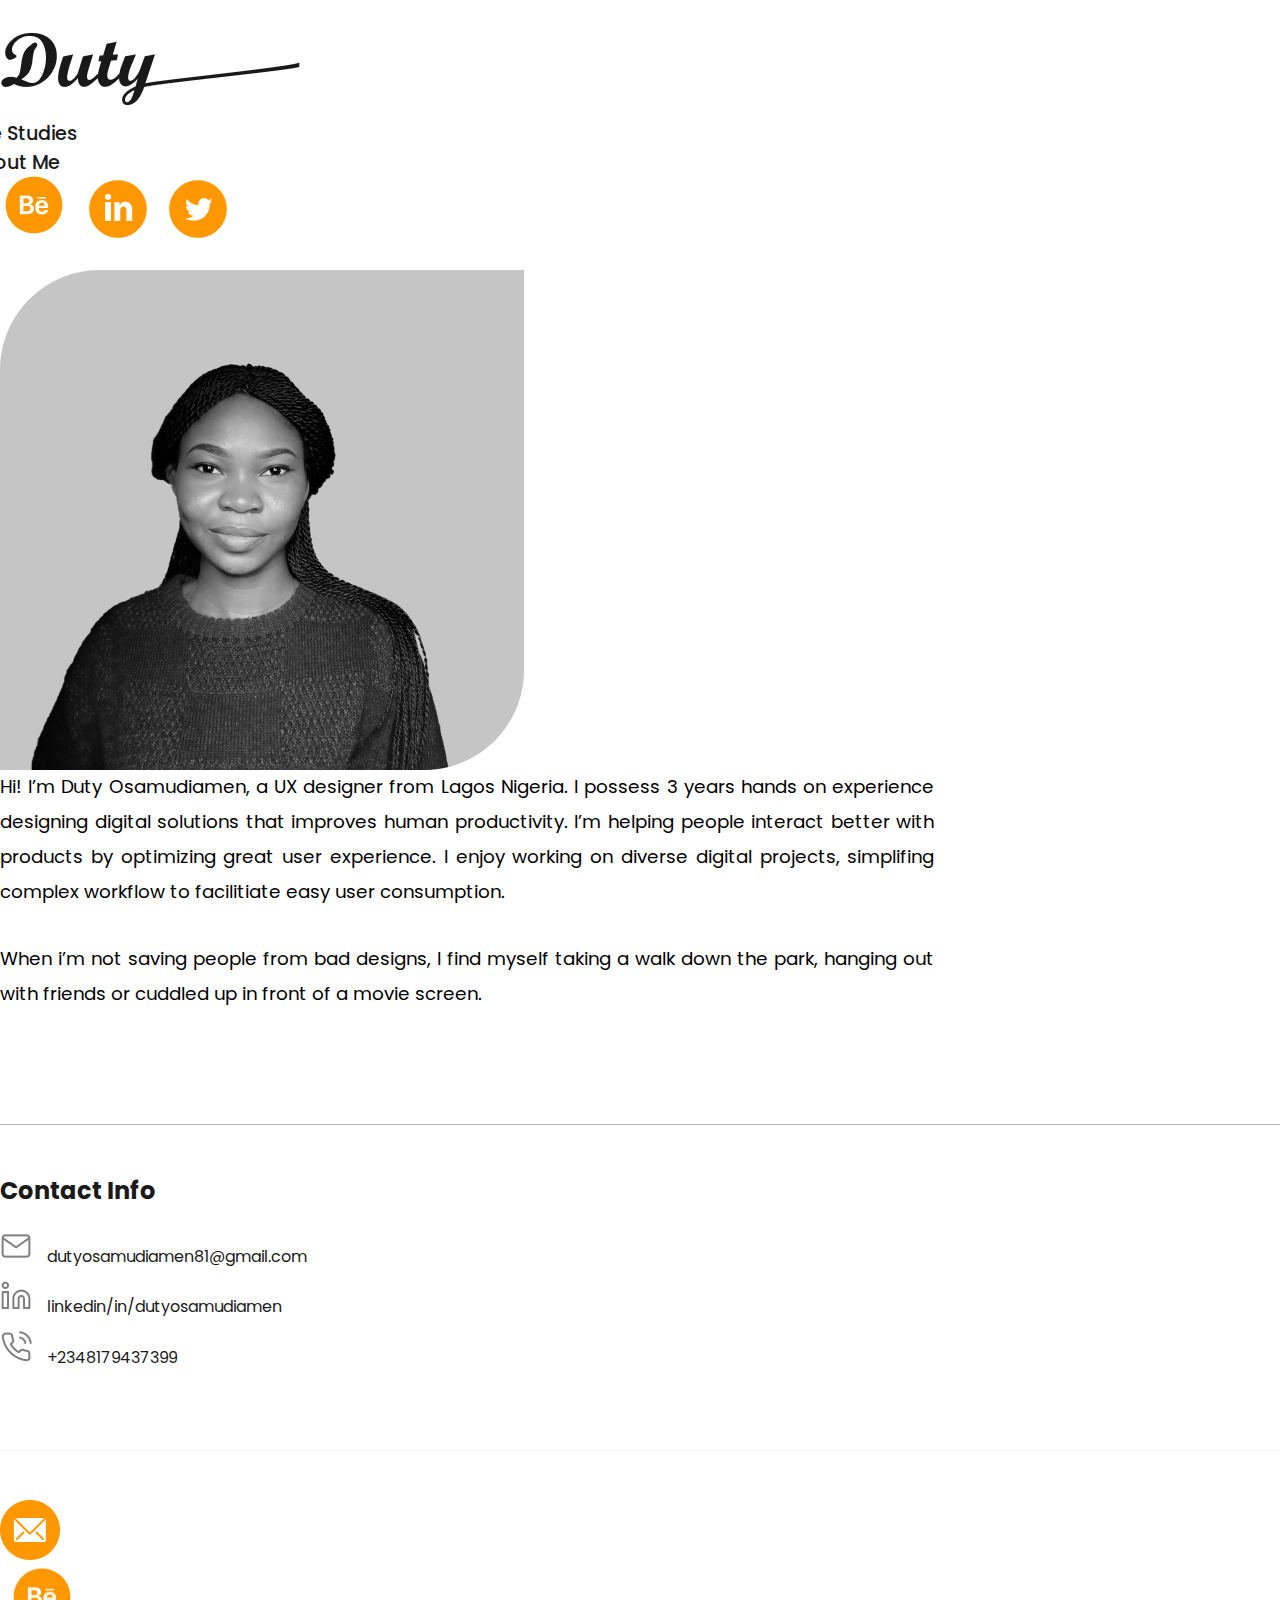
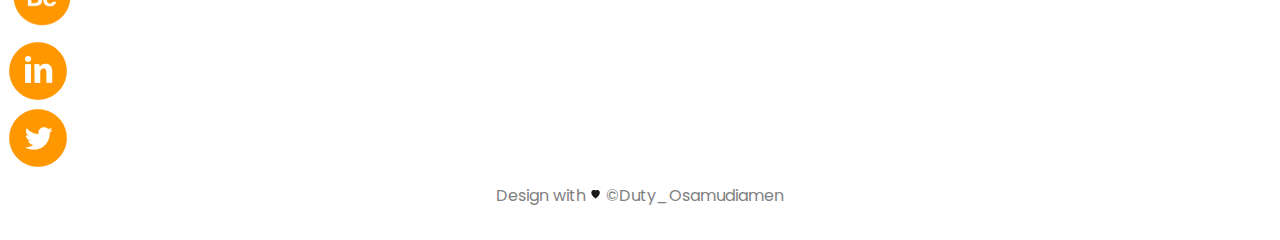
==== commit bd08371a: "Modified portfolio" ====
--- a/about page/about.html
+++ b/about page/about.html
@@ -21,7 +21,7 @@
     <script src="../main.js" defer></script>
 </head>
 
-<body>
+<body class="position-relative">
     <!-- NAVIGATION SECTION -->
     <nav class="navbar position-sticky top-0">
         <div class="container position-relative">
@@ -46,14 +46,14 @@
                 <span class="my-hamburger position-absolute" onclick="showNav('show')"></span>
     
                 <div class="social-links d-flex position-absolute">
-                    <a href="#" target="_blank" rel="noopener">
+                    <a href="https://www.behance.net/dutyosamudiamen" target="_blank" rel="noopener">
                         <img src="../assets/behance.png" class="img-fluid" alt="Behance">
                     </a>
                     <a href="https://www.linkedin.com/in/duty-osamudiamen-147425158/" class="m-l" target="_blank"
                         rel="noopener">
                         <img src="../assets/linkedin-icon.png" class="img-fluid" alt="LinkedIn">
                     </a>
-                    <a href="#" class="m-l" target="_blank" rel="noopener">
+                    <a href="https://twitter.com/dee_officially/" class="m-l" target="_blank" rel="noopener">
                         <img src="../assets/twiiter.png" class="img-fluid" alt="Twiiter">
                     </a>
                 </div>
@@ -144,22 +144,22 @@
     <footer>
         <div class="container">
             <div class="social-links d-flex justify-content-center">
-                <a href="#" target="_blank" rel="noopener">
+                <a href="mailto:dutyosamudiamen81@gmail.com" target="_blank" rel="noopener">
                     <img src="../assets/Email.png" class="img-fluid" alt="Email_Me">
                 </a>
-                <a href="#" class="m-l" target="_blank" rel="noopener">
+                <a href="https://www.behance.net/dutyosamudiamen" class="m-l" target="_blank" rel="noopener">
                     <img src="../assets/behance.png" class="img-fluid" alt="Behance">
                 </a>
                 <a href="https://www.linkedin.com/in/duty-osamudiamen-147425158/" class="m-l" target="_blank"
                     rel="noopener">
                     <img src="../assets/linkedin-icon.png" class="img-fluid" alt="LinkedIn">
                 </a>
-                <a href="#" class="m-l" target="_blank" rel="noopener">
+                <a href="https://twitter.com/dee_officially/" class="m-l" target="_blank" rel="noopener">
                     <img src="../assets/twiiter.png" class="img-fluid" alt="Twiiter">
                 </a>
             </div>
             <p>
-                Design with <span>&#10084;</span> &copy;Duty_Osamudiamen
+                Design with <span><img src="../assets/heart.png" class="img-fluid" alt=""></span> &copy;Duty_Osamudiamen
             </p>
         </div>
     </footer>
--- a/style.css
+++ b/style.css
@@ -20,6 +20,12 @@
 	--yellow-orange-border: #ff9800;
 	--grey: #808080;
 	--white: #ffffff;
+	--grey2: #f2f2f2;
+	--red: #ff0606;
+	--tomato: #FFB2B2;
+	--tomato2: #FF6A6A;
+	--gold-yellow: #FFD699;
+	--gold-yellow2: #FFC166;
 }
 
 .m-l {
@@ -44,15 +50,13 @@
 }
 
 .b-shadow {
-	/* box-shadow: 0 4px 4px 0 rgba(194, 186, 186, 0.2),
-		0 10px 20px 0 rgba(194, 186, 186, 0.2); */
-
 	box-shadow: 0px 3px 4px rgba(218, 218, 218, 0.5);
 }
 
 /* NAVIGATION BAR */
 nav {
 	background: var(--white);
+	z-index: 1000;
 }
 
 nav .content {
@@ -82,7 +86,6 @@
 
 nav .social-links a {
 	width: 2.5rem;
-	/* transform: translateY(-0.5rem); */
 }
 
 nav .social-links a:first-of-type {
@@ -92,7 +95,6 @@
 
 nav .content .my-hamburger {
 	display: none;
-	/* transform: translatey(.8rem); */
 	margin-top: 0.8rem;
 	cursor: pointer;
 }
@@ -103,8 +105,6 @@
 	width: 2.4rem;
 	height: 0.33rem;
 	background: var(--black);
-
-	/* transition: transform 280ms ease-in-out, opacity 180ms; */
 }
 
 nav .content .my-hamburger::before,
@@ -127,7 +127,7 @@
 	background: var(--white);
 	width: 100%;
 	height: 100%;
-	z-index: 100000;
+	z-index: 1000;
 }
 
 .shownav.show {
@@ -155,6 +155,7 @@
 
 .shownav .close-hamburger {
 	transform: rotateZ(45deg);
+	cursor: pointer;
 }
 
 .shownav .close-hamburger::after {
@@ -167,7 +168,10 @@
 /* WELCOME SECTION */
 .wel-sect {
 	text-align: center;
-	font-size: 2.5rem;
+}
+
+.wel-sect p {
+	font-size: 2.5rem !important;
 	font-weight: 600;
 	padding-top: 2rem;
 }
@@ -189,7 +193,7 @@
 .wel-sect .welcome-box p:last-of-type {
 	color: var(--white);
 	margin-top: 2rem;
-	font-size: 2rem;
+	font-size: 2rem !important;
 }
 
 /* FEATURED CASE STUDIES */
@@ -215,11 +219,11 @@
 	font-size: 3.5rem;
 }
 
-.feat-csdy .box:last-of-type div:first-of-type img {
-	display: block;
-}
-
-.feat-csdy .box:last-of-type div:last-of-type {
+.projdiv {
+	cursor: pointer;
+}
+
+.projdiv div:last-of-type {
 	padding: 1rem 1.5rem 1.5rem;
 	border-radius: 1.2rem;
 	border-top-left-radius: 0;
@@ -227,12 +231,11 @@
 	box-shadow: 0px 3px 4px rgba(218, 218, 218, 0.5);
 }
 
-.feat-csdy .box:last-of-type div:last-of-type p {
-	font-weight: 500;
-	line-height: 1.5;
-}
-
-.feat-csdy .box:last-of-type div:last-of-type button {
+.csdy .projdiv div p {
+	font-weight: 500 !important;
+}
+
+.projdiv div:last-of-type button {
 	font-weight: 600;
 	font-size: 1rem;
 	border: 1px solid var(--orange);
@@ -241,7 +244,6 @@
 	background: var(--yellow-orange);
 	padding: 0.8rem 2rem;
 	margin-top: 1.5rem;
-	cursor: pointer;
 }
 
 /* COMING SOON SECTION */
@@ -249,8 +251,9 @@
 	margin-top: 4rem;
 }
 
-.coming-soon-sect .box {
-	height: 25rem;
+.coming-soon-sect .newprogs .box:last-of-type,
+.coming-soon-sect.main .box {
+	height: 29.5rem;
 	background: var(--yellow-orange);
 	color: var(--black);
 	font-size: 1.5rem;
@@ -292,7 +295,7 @@
 	margin-top: 0.5rem;
 }
 
-footer p span {
-	color: var(--black) !important;
-	font-size: 0.7rem;
-}
+footer p span img {
+	width: 0.8rem;
+	transform: translateY(-0.06rem);
+}
--- a/scrollbar-mediaQuries.css
+++ b/scrollbar-mediaQuries.css
@@ -21,13 +21,13 @@
 /* MEDIA QUERIES */
 @media (max-width: 1399px) {
 	nav .content .link {
-		transform: translateX(-3rem) translateY(.37rem);
+		transform: translateX(-3rem) translateY(0.37rem);
 	}
 }
 
 @media (max-width: 1199px) {
 	nav .content .link {
-		transform: translateX(-1.5rem) translateY(.37rem);
+		transform: translateX(-1.5rem) translateY(0.37rem);
 	}
 }
 
@@ -50,17 +50,40 @@
 }
 
 @media (max-width: 767px) {
+	p,
+	a,
+	button,
+	.about-box p,
+	.about-box p.subheading,
+	.about-box span.subheading,
+	.about-box ul li {
+		font-size: 1.37rem !important;
+	}
+
+	.shownav ul li a {
+		font-size: 1.7rem !important;
+	}
+
+	.csdy .about .heading,
+	p.heading {
+		font-size: 1.52rem !important;
+	}
+
 	.box,
 	.about-sect .boxs {
 		width: 100% !important;
 	}
 
 	.feat-csdy .container,
-	.coming-soon-sect .container,
+	.coming-soon-sect .newprogs,
 	.about-sect .container {
 		flex-direction: column;
 	}
 
+	.feat-csdy {
+		margin-top: 1rem;
+	}
+
 	.feat-csdy .box:first-of-type p span {
 		display: unset;
 	}
@@ -74,7 +97,7 @@
 	}
 
 	.feat-csdy .box:not(box:first-of-type) {
-		margin-top: 0.5rem;
+		margin-top: 1.5rem;
 	}
 
 	.coming-soon-sect {
@@ -102,10 +125,99 @@
 	.about-sect .boxs:last-of-type {
 		margin-top: 1.5rem;
 	}
+
+	.mallonproj .ticketing-div,
+	.mallonproj .core-val,
+	.mallonproj .uncleardesigns {
+		flex-wrap: wrap;
+	}
+
+	.mallonproj .ticketing-div div,
+	.mallonproj .core-val div,
+	.mallonproj .uncleardesigns div {
+		width: 100%;
+	}
+
+	.mallonproj .core-val div:first-of-type,
+	.mallonproj .ticketing-div div:first-of-type {
+		margin-top: unset !important;
+	}
+
+	.mallonproj .core-val div:not(div:first-of-type),
+	.mallonproj .uncleardesigns div:not(div:first-of-type),
+	.mallonproj .ticketing-div,
+	.mallonproj .ticketing-div div:not(div:first-of-type) {
+		margin-top: 3rem;
+	}
+
+	.mallonproj .stat-div span:first-of-type {
+		width: 10.5%;
+		transform: translateY(0.1rem);
+	}
+
+	.mallonproj .stat-div span:last-of-type img {
+		width: 100%;
+	}
+
+	.mallonproj .mendy-str img {
+		width: 70%;
+	}
+	.mallonproj .stat-div1 img {
+		width: 80%;
+	}
+
+	.mallonproj .user-story p::before {
+		top: 0.45rem;
+	}
+
+	.mallonproj .core-val div ul li::before {
+		top: 0.85rem;
+	}
 }
 
 @media (max-width: 442px) {
 	html {
-		font-size: 65%;
-	}
-}
+		font-size: 61%;
+	}
+
+	.container {
+		padding-right: 1.5rem !important;
+		padding-left: 1.5rem !important;
+	}
+
+	nav .social-links {
+		right: 1.4rem;
+	}
+
+	.mallonproj .diff-div .container {
+		padding-left: 3rem !important;
+		padding-right: 3rem !important;
+	}
+
+	.mallonproj .core-val div ul li::before {
+		width: 8.5px;
+		height: 8.5px;
+		top: 0.75rem;
+	}
+
+	.mallonproj .user-story p::before {
+		top: 0.49rem;
+	}
+}
+
+@media (max-width: 329px) {
+	html {
+		font-size: 50%;
+	}
+
+	.mallonproj .core-val div ul li::before {
+		width: 7px;
+		height: 7px;
+	}
+}
+
+@media (max-width: 280px) {
+	html {
+		font-size: 40%;
+	}
+}
